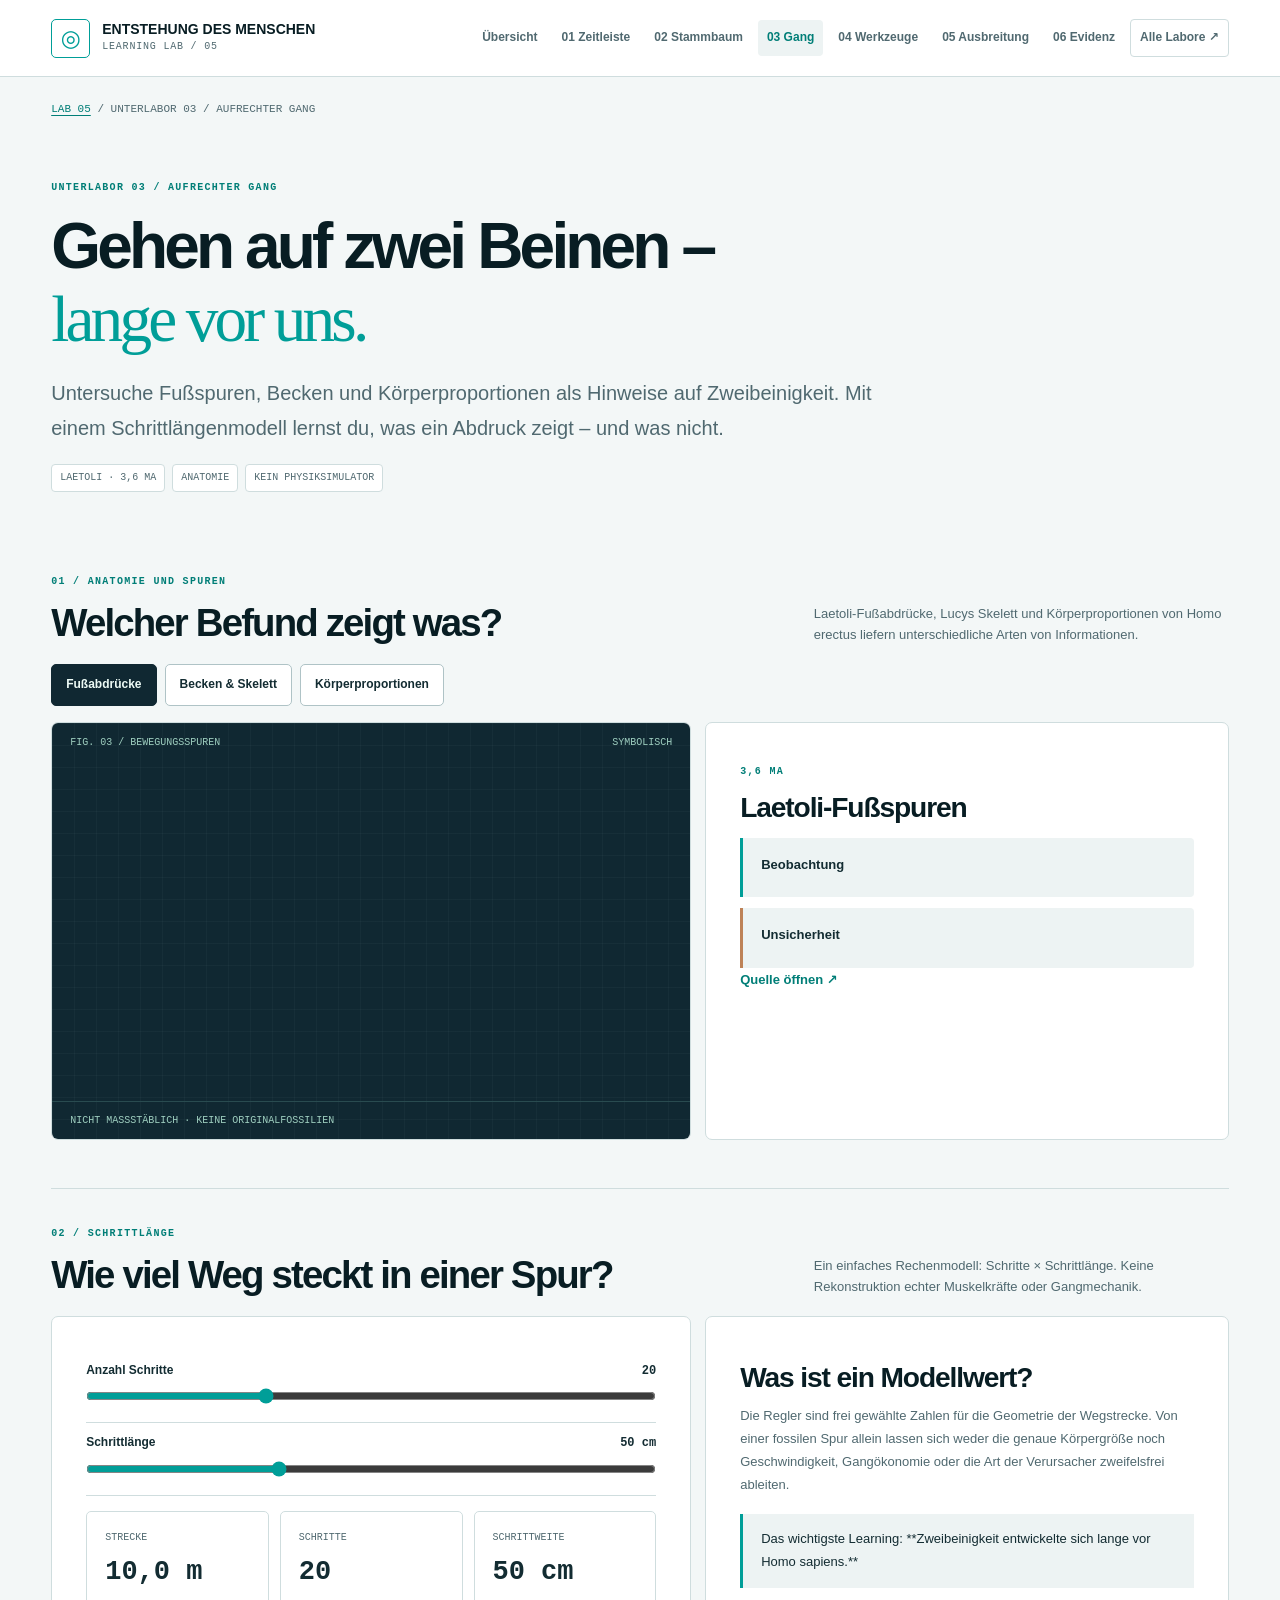
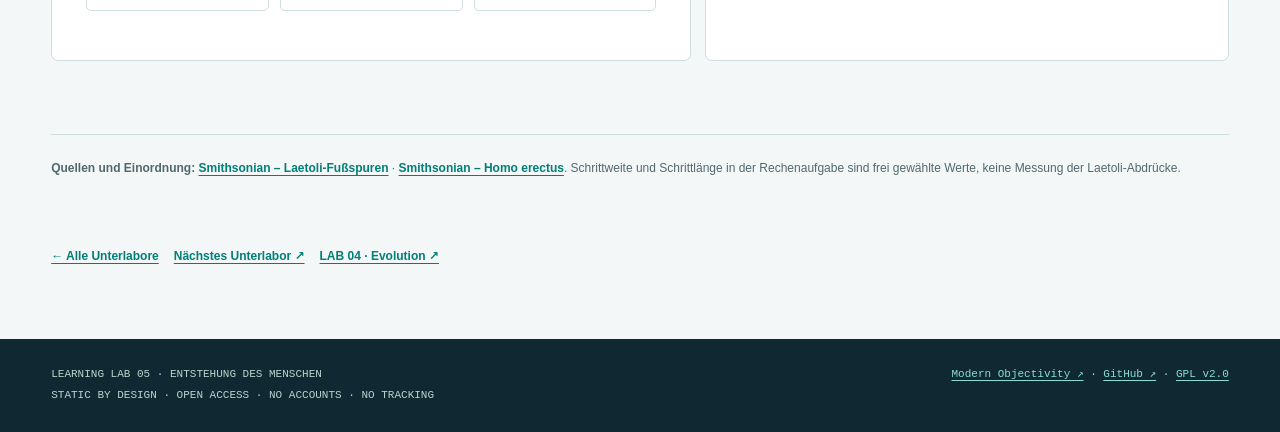
==== 03_aufrechter_gang.html @ fcfe56bf "feat: establish six interactive human origins learning stages and portal" ====
<!doctype html><html lang="de"><head><meta charset="utf-8"><meta name="viewport" content="width=device-width,initial-scale=1"><meta name="theme-color" content="#f3f7f7"><meta name="description" content="Untersuche Fußspuren, Becken und Körperproportionen als Hinweise auf Zweibeinigkeit. Mit einem Schrittlängenmodell lernst du, was ein Abdruck zeigt – und was nicht."><title>Aufrechter Gang – LAB 05 · Entstehung des Menschen</title><link rel="stylesheet" href="modern-objectivity.css"><link rel="stylesheet" href="human.css"><script defer src="human-labs.js"></script></head>
<body data-module="03"><a class="ho-skip" href="#main">Zum Inhalt springen</a><header class="ho-header"><div class="ho-wrap ho-header-inner"><a class="ho-brand" href="index.html"><span aria-hidden="true">◎</span><span><strong>ENTSTEHUNG DES MENSCHEN</strong><small>LEARNING LAB / 05</small></span></a><nav class="ho-nav" aria-label="Labor-Navigation"><a href="index.html">Übersicht</a><a href="01_zeitleiste.html">01 Zeitleiste</a><a href="02_stammbaum.html">02 Stammbaum</a><a href="03_aufrechter_gang.html" aria-current="page">03 Gang</a><a href="04_werkzeuge.html">04 Werkzeuge</a><a href="05_ausbreitung.html">05 Ausbreitung</a><a href="06_evidenz.html">06 Evidenz</a><a class="ho-home" href="https://philippklinz.github.io/learning-labs/">Alle Labore ↗</a></nav></div></header><main id="main" class="ho-wrap"><div class="ho-crumb"><a href="index.html">LAB 05</a> / UNTERLABOR 03 / AUFRECHTER GANG</div><section class="ho-intro"><span class="ho-eye">UNTERLABOR 03 / AUFRECHTER GANG</span><h1>Gehen auf zwei Beinen –<br><em>lange vor uns.</em></h1><p>Untersuche Fußspuren, Becken und Körperproportionen als Hinweise auf Zweibeinigkeit. Mit einem Schrittlängenmodell lernst du, was ein Abdruck zeigt – und was nicht.</p><div class="ho-tags"><span>LAETOLI · 3,6 MA</span><span>ANATOMIE</span><span>KEIN PHYSIKSIMULATOR</span></div></section><section class="ho-lab-section"><div class="ho-lab-head"><div><span class="ho-eye">01 / ANATOMIE UND SPUREN</span><h2>Welcher Befund zeigt was?</h2></div><p>Laetoli-Fußabdrücke, Lucys Skelett und Körperproportionen von Homo erectus liefern unterschiedliche Arten von Informationen.</p></div><div class="ho-buttons" id="walk-tabs" role="group" aria-label="Befund auswählen"><button type="button" class="ho-button" data-walk="laetoli" aria-pressed="true">Fußabdrücke</button><button type="button" class="ho-button" data-walk="lucy" aria-pressed="false">Becken & Skelett</button><button type="button" class="ho-button" data-walk="erectus" aria-pressed="false">Körperproportionen</button></div>
<div class="ho-grid"><div class="ho-pane"><div class="ho-dark"><div class="ho-dark-head"><span>FIG. 03 / BEWEGUNGSSPUREN</span><span>SYMBOLISCH</span></div><svg id="walk-art" viewBox="0 0 640 340" role="img" aria-label="Schematische Darstellung eines anatomischen Belegs für Zweibeinigkeit"></svg><div class="ho-dark-foot">NICHT MASSSTÄBLICH · KEINE ORIGINALFOSSILIEN</div></div></div><div class="ho-pane"><div class="ho-pad"><span class="ho-eye" id="walk-date">3,6 MA</span><h3 id="walk-name">Laetoli-Fußspuren</h3><p id="walk-text"></p><div class="ho-info"><strong>Beobachtung</strong><p id="walk-fact"></p></div><div class="ho-info warning" style="margin-top:11px"><strong>Unsicherheit</strong><p id="walk-limit"></p></div><p class="ho-source-link"><a id="walk-source" target="_blank" rel="noopener noreferrer">Quelle öffnen ↗</a></p></div></div></div></section>
<section class="ho-lab-section"><div class="ho-lab-head"><div><span class="ho-eye">02 / SCHRITTLÄNGE</span><h2>Wie viel Weg steckt in einer Spur?</h2></div><p>Ein einfaches Rechenmodell: Schritte × Schrittlänge. Keine Rekonstruktion echter Muskelkräfte oder Gangmechanik.</p></div>
<div class="ho-grid"><div class="ho-pane"><div class="ho-pad"><div class="ho-control"><label for="walk-steps">Anzahl Schritte <strong id="walk-steps-val">20</strong></label><input type="range" id="walk-steps" min="2" max="60" step="1" value="20"></div><div class="ho-control"><label for="walk-length">Schrittlänge <strong id="walk-length-val">50 cm</strong></label><input type="range" id="walk-length" min="20" max="110" step="5" value="50"></div><div class="ho-metrics"><div class="ho-metric"><small>STRECKE</small><strong id="walk-distance">10,0 m</strong></div><div class="ho-metric"><small>SCHRITTE</small><strong id="walk-number">20</strong></div><div class="ho-metric"><small>SCHRITTWEITE</small><strong id="walk-cm">50 cm</strong></div></div></div></div><div class="ho-pane"><div class="ho-pad"><h3>Was ist ein Modellwert?</h3><p>Die Regler sind frei gewählte Zahlen für die Geometrie der Wegstrecke. Von einer fossilen Spur allein lassen sich weder die genaue Körpergröße noch Geschwindigkeit, Gangökonomie oder die Art der Verursacher zweifelsfrei ableiten.</p><div class="ho-tip">Das wichtigste Learning: **Zweibeinigkeit entwickelte sich lange vor Homo sapiens.**</div></div></div></div></section><section class="ho-scientific" aria-label="Quellen und Modellgrenzen"><strong>Quellen und Einordnung:</strong> <a href="https://humanorigins.si.edu/evidence/behavior/footprints/laetoli-footprint-trails" target="_blank" rel="noopener noreferrer">Smithsonian – Laetoli-Fußspuren</a> · <a href="https://humanorigins.si.edu/evidence/human-fossils/species/homo-erectus" target="_blank" rel="noopener noreferrer">Smithsonian – Homo erectus</a>. Schrittweite und Schrittlänge in der Rechenaufgabe sind frei gewählte Werte, keine Messung der Laetoli-Abdrücke.</section><nav class="ho-bottom-nav" aria-label="Weiterführende Labore"><a href="index.html">← Alle Unterlabore</a><a href="04_werkzeuge.html">Nächstes Unterlabor ↗</a><a href="https://philippklinz.github.io/lab-evolution/">LAB 04 · Evolution ↗</a></nav></main><footer class="ho-footer"><div class="ho-wrap ho-footer-inner"><span>LEARNING LAB 05 · ENTSTEHUNG DES MENSCHEN<br>STATIC BY DESIGN · OPEN ACCESS · NO ACCOUNTS · NO TRACKING</span><span><a href="https://philippklinz.github.io/modern-objectivity-style/">Modern Objectivity ↗</a> · <a href="https://github.com/philippklinz/lab-human-origins">GitHub ↗</a> · <a href="LICENSE">GPL v2.0</a></span></div></footer></body></html>
---- modern-objectivity.css ----
/*
Modern Objectivity — Laboratory Style Kit v0.1
GPL-2.0-only • practical reference implementation, not a universal brand.
Semantic tokens are intentionally overridable for each laboratory stage.
*/
:root {
  color-scheme: light;
  --mo-font: "Liberation Sans", "DejaVu Sans", Arial, sans-serif;
  --mo-mono: "Liberation Mono", "DejaVu Sans Mono", Consolas, monospace;
  --mo-serif: "Liberation Serif", Georgia, serif;
  --mo-bg: #f3f7f7;
  --mo-surface: #ffffff;
  --mo-surface-2: #edf3f3;
  --mo-surface-3: #e3eded;
  --mo-text: #132c32;
  --mo-text-strong: #081d23;
  --mo-muted: #506970;
  --mo-border: #cfddde;
  --mo-border-strong: #afc3c6;
  --mo-accent: #007e77;
  --mo-accent-active: #00625f;
  --mo-accent-light: #d9f5ef;
  --mo-accent-glow: #13d4b8;
  --mo-focus: #0b9fbe;
  --mo-danger: #b83d42;
  --mo-danger-bg: #fff0f0;
  --mo-warning: #986213;
  --mo-warning-bg: #fff4dd;
  --mo-ok: #147b58;
  --mo-ok-bg: #e1f6eb;
  --mo-info: #285f9c;
  --mo-info-bg: #e9f3fc;
  --mo-rail: #0b1d23;
  --mo-rail-text: #e0f2f2;
  --mo-rail-muted: #94b0b5;
  --mo-shadow: 0 14px 40px rgba(12, 45, 50, .07);
  --mo-radius: 9px;
  --mo-radius-sm: 5px;
  --mo-space-1: 4px;
  --mo-space-2: 8px;
  --mo-space-3: 12px;
  --mo-space-4: 16px;
  --mo-space-5: 20px;
  --mo-space-6: 24px;
  --mo-space-8: 32px;
  --mo-space-10: 40px;
  --mo-space-12: 48px;
  --mo-page-width: 1280px;
}
[data-theme="dark"] {
  color-scheme: dark;
  --mo-bg: #08191e;
  --mo-surface: #10272d;
  --mo-surface-2: #162f35;
  --mo-surface-3: #1e3a42;
  --mo-text: #d7e8e9;
  --mo-text-strong: #f4fbfa;
  --mo-muted: #a2bac0;
  --mo-border: #2a4a52;
  --mo-border-strong: #41616b;
  --mo-accent: #49d9c6;
  --mo-accent-active: #82eee0;
  --mo-accent-light: #16443f;
  --mo-accent-glow: #5ef6dd;
  --mo-focus: #81d8ff;
  --mo-danger: #ff949b;
  --mo-danger-bg: #3c252a;
  --mo-warning: #f5ca75;
  --mo-warning-bg: #3c321f;
  --mo-ok: #7ee6b8;
  --mo-ok-bg: #173d34;
  --mo-info: #9ccaff;
  --mo-info-bg: #20354d;
  --mo-shadow: 0 16px 44px rgba(0, 0, 0, .18);
}
*, *::before, *::after { box-sizing: border-box; }
html { scroll-behavior: smooth; scroll-padding-top: 24px; }
body { margin: 0; background: var(--mo-bg); color: var(--mo-text); font: 400 15px/1.62 var(--mo-font); -webkit-font-smoothing: antialiased; }
button, input, textarea, select { font: inherit; }
button { cursor: pointer; }
a { color: var(--mo-accent); text-underline-offset: 3px; }
a:hover { color: var(--mo-accent-active); }
:focus-visible { outline: 3px solid var(--mo-focus) !important; outline-offset: 3px; }
::selection { background: var(--mo-accent); color: #fff; }
h1,h2,h3,h4,p,figure { margin-top: 0; }
h1,h2,h3,h4 { color: var(--mo-text-strong); line-height: 1.18; letter-spacing: -.028em; }
h1 { font-size: clamp(2.4rem, 5vw, 4.8rem); font-weight: 650; }
h2 { font-size: clamp(1.6rem, 2.5vw, 2.6rem); font-weight: 650; }
h3 { font-size: 1.12rem; letter-spacing: -.015em; }
p { max-width: 75ch; }
small, .mo-small { font-size: .81rem; }
.mo-mono, code, pre, kbd { font-family: var(--mo-mono); font-variant-numeric: tabular-nums; }
code { font-size: .89em; }
.mo-tabular { font-variant-numeric: tabular-nums; font-feature-settings: "tnum"; }
.mo-muted { color: var(--mo-muted); }
.mo-eyebrow, .mo-kicker { display:block; font: 700 11px/1.5 var(--mo-mono); text-transform: uppercase; letter-spacing: .13em; color: var(--mo-accent); }
.mo-kicker { margin-bottom: 12px; }
.mo-lead { font-size: clamp(1.05rem, 1.6vw, 1.3rem); line-height: 1.65; color: var(--mo-muted); max-width: 69ch; }
.mo-strong { font-weight: 700; }
.mo-rule { border: 0; border-top: 1px solid var(--mo-border); margin: 28px 0; }
.mo-sr-only { position: absolute!important; width:1px!important; height:1px!important; overflow:hidden!important; clip:rect(0,0,0,0)!important; white-space:nowrap!important; }

/* Shell / page */
.mo-shell { display:grid; grid-template-columns: 254px minmax(0,1fr); min-height:100vh; }
.mo-sidebar { background: var(--mo-rail); color: var(--mo-rail-text); padding: 28px 18px; min-width:0; position:sticky; top:0; height:100vh; overflow-y:auto; display:flex; flex-direction:column; gap:28px; }
.mo-brand { display:flex; align-items:center; gap:12px; text-decoration:none; color:var(--mo-rail-text); line-height:1.2; font-weight:700; letter-spacing:.01em; font-size:14px; }
.mo-brand:hover { color:var(--mo-rail-text); }
.mo-brand-mark { width:35px; height:35px; flex:none; display:grid; place-items:center; color:#71eedb; background:linear-gradient(135deg,#123f40,#0b232a); border:1px solid #39746f; border-radius:8px; font:700 18px var(--mo-mono); }
.mo-brand small { display:block; margin-top:3px; color:var(--mo-rail-muted); font:400 10px var(--mo-mono); letter-spacing:.08em; text-transform:uppercase; }
.mo-nav-group { margin-bottom:17px; }
.mo-nav-title { font:700 10px/1.5 var(--mo-mono); color:#7ca5a8; text-transform:uppercase; letter-spacing:.15em; padding:0 12px; margin-bottom:7px; }
.mo-nav { display:grid; gap:3px; }
.mo-nav a { display:flex; align-items:center; justify-content:space-between; gap:8px; padding:9px 12px; border-radius:6px; color:var(--mo-rail-muted); text-decoration:none; font-size:13px; transition:background .15s,color .15s; }
.mo-nav a:hover,.mo-nav a[aria-current="page"],.mo-nav a.is-active { color:#f0ffff; background:#18363c; }
.mo-nav a[aria-current="page"]::after,.mo-nav a.is-active::after { content:""; width:5px; height:5px; border-radius:50%; background:#5ae6ce; }
.mo-sidebar-foot { margin-top:auto; padding:15px 12px 0; border-top:1px solid #2d4b50; color:var(--mo-rail-muted); font:11px/1.6 var(--mo-mono); }
.mo-main { min-width:0; }
.mo-topbar { display:flex; justify-content:space-between; align-items:center; gap:16px; min-height:68px; border-bottom:1px solid var(--mo-border); padding:14px clamp(22px,4vw,56px); background:var(--mo-surface); }
.mo-topbar-path { font:12px var(--mo-mono); color:var(--mo-muted); word-break:break-word; }
.mo-topbar-path strong { color:var(--mo-text-strong); font-weight:700; }
.mo-topbar-actions { display:flex; gap:9px; align-items:center; flex-wrap:wrap; }
.mo-content { width:min(100%, var(--mo-page-width)); margin:0 auto; padding:38px clamp(20px,4vw,56px) 90px; }
.mo-section { padding-top:46px; padding-bottom:46px; border-bottom:1px solid var(--mo-border); }
.mo-section-head { display:flex; justify-content:space-between; align-items:end; gap:22px; margin-bottom:25px; }
.mo-section-head h2 { margin:0 0 7px; }
.mo-section-head p { margin:0; color:var(--mo-muted); }
.mo-hero { position:relative; isolation:isolate; overflow:hidden; background:#0b2229; border-radius:14px; padding:clamp(30px,6vw,74px); color:#e5f6f4; min-height:385px; display:flex; flex-direction:column; justify-content:center; margin-bottom:12px; }
.mo-hero::before { content:""; position:absolute; inset:0; z-index:-2; background-image:linear-gradient(rgba(111,199,192,.06) 1px,transparent 1px),linear-gradient(90deg,rgba(111,199,192,.06) 1px,transparent 1px); background-size:32px 32px; mask-image:linear-gradient(to left,black,transparent 80%); }
.mo-hero::after { content:""; position:absolute; right:-110px; top:-125px; width:490px; aspect-ratio:1; z-index:-1; background:radial-gradient(circle at 45% 45%,transparent 18%,rgba(48,235,199,.46) 18.3%,transparent 18.8%,transparent 31%,rgba(48,235,199,.24) 31.3%,transparent 31.8%,transparent 49%,rgba(48,235,199,.14) 49.3%,transparent 49.8%); transform:rotate(-18deg); }
.mo-hero h1 { color:#fff; max-width:720px; margin:18px 0 18px; letter-spacing:-.055em; }
.mo-hero p { color:#b1d3d5; font-size:18px; max-width:590px; }
.mo-hero .mo-eyebrow { color:#64e8d1; }
.mo-hero-actions { display:flex; gap:10px; flex-wrap:wrap; margin-top:17px; }

/* Layout */
.mo-grid { display:grid; gap:16px; }
.mo-grid-2 { grid-template-columns:repeat(2,minmax(0,1fr)); }
.mo-grid-3 { grid-template-columns:repeat(3,minmax(0,1fr)); }
.mo-grid-4 { grid-template-columns:repeat(4,minmax(0,1fr)); }
.mo-flex { display:flex; align-items:center; gap:12px; }
.mo-between { display:flex; align-items:center; justify-content:space-between; gap:12px; }
.mo-wrap { flex-wrap:wrap; }
.mo-stack { display:grid; gap:14px; }
.mo-panel, .mo-card { background:var(--mo-surface); border:1px solid var(--mo-border); border-radius:var(--mo-radius); }
.mo-panel { padding:24px; }
.mo-card { padding:22px; box-shadow:var(--mo-shadow); }
.mo-card-head { display:flex; justify-content:space-between; align-items:center; gap:12px; margin-bottom:15px; }
.mo-card-head h3 { margin:0; }
.mo-stat { display:flex; flex-direction:column; gap:5px; min-width:0; }
.mo-stat-value { font:650 clamp(1.6rem,2.6vw,2.4rem)/1.13 var(--mo-mono); color:var(--mo-text-strong); letter-spacing:-.055em; }
.mo-stat-label { font-size:12px; color:var(--mo-muted); }
.mo-stat-foot { font:11px var(--mo-mono); color:var(--mo-accent); margin-top:8px; }

/* Controls */
.mo-btn { display:inline-flex; align-items:center; justify-content:center; gap:8px; appearance:none; padding:10px 15px; min-height:39px; color:var(--mo-text); background:var(--mo-surface); border:1px solid var(--mo-border-strong); border-radius:var(--mo-radius-sm); font:700 12px/1.3 var(--mo-font); text-decoration:none; transition:background .13s,border-color .13s,transform .13s; white-space:nowrap; }
.mo-btn:hover { background:var(--mo-surface-2); color:var(--mo-text-strong); border-color:var(--mo-accent); }
.mo-btn:active { transform:translateY(1px); }
.mo-btn:disabled { opacity:.48; cursor:not-allowed; transform:none; }
.mo-btn-primary { color:#fff; background:#007e77; border-color:#007e77; }
.mo-btn-primary:hover { color:#fff; background:#00635e; border-color:#00635e; }
.mo-btn-quiet { background:transparent; border-color:transparent; }
.mo-btn-quiet:hover { background:var(--mo-surface-2); }
.mo-btn-danger { color:var(--mo-danger); border-color:var(--mo-danger); }
.mo-btn-sm { min-height:32px; padding:7px 11px; font-size:11px; }
.mo-btn-lg { min-height:47px; padding:12px 21px; }
.mo-btn-on-dark { background:#1a494a; color:#e9fffc; border-color:#3d817b; }
.mo-btn-on-dark:hover { background:#23605f; border-color:#69d7ca; color:#fff; }
.mo-field { display:grid; gap:7px; min-width:0; }
.mo-field-label { font-size:12px; font-weight:700; color:var(--mo-text-strong); }
.mo-field-help { font-size:11px; color:var(--mo-muted); }
.mo-input,.mo-select,.mo-textarea { width:100%; min-height:41px; border:1px solid var(--mo-border-strong); border-radius:var(--mo-radius-sm); background:var(--mo-surface); color:var(--mo-text-strong); padding:9px 11px; outline:none; }
.mo-input::placeholder,.mo-textarea::placeholder { color:var(--mo-muted); opacity:.85; }
.mo-input:focus,.mo-select:focus,.mo-textarea:focus { border-color:var(--mo-accent); box-shadow:0 0 0 3px var(--mo-accent-light); }
.mo-input:disabled,.mo-select:disabled { opacity:.55; }
.mo-input[aria-invalid="true"] { border-color:var(--mo-danger); }
.mo-textarea { min-height:106px; resize:vertical; }
.mo-check { display:inline-flex; align-items:center; gap:9px; color:var(--mo-text); font-size:13px; cursor:pointer; }
.mo-check input { accent-color:var(--mo-accent); width:17px; height:17px; }
.mo-range { width:100%; accent-color:var(--mo-accent); cursor:pointer; }
.mo-switch { display:inline-flex; align-items:center; gap:10px; font-size:12px; cursor:pointer; }
.mo-switch input { appearance:none; width:38px; height:22px; border-radius:30px; border:1px solid var(--mo-border-strong); background:var(--mo-surface-3); position:relative; transition:background .15s; }
.mo-switch input::after { content:""; width:16px; height:16px; top:2px; left:2px; border-radius:50%; position:absolute; background:var(--mo-muted); transition:transform .15s, background .15s; }
.mo-switch input:checked { background:var(--mo-accent); border-color:var(--mo-accent); }
.mo-switch input:checked::after { transform:translateX(16px); background:#fff; }
.mo-switch input:focus-visible { outline:3px solid var(--mo-focus); outline-offset:2px; }

/* Status, notes, progress */
.mo-badge { display:inline-flex; gap:7px; align-items:center; min-height:23px; padding:2px 8px; font:700 10px/1.4 var(--mo-mono); text-transform:uppercase; letter-spacing:.045em; border:1px solid var(--mo-border); border-radius:4px; color:var(--mo-muted); background:var(--mo-surface-2); }
.mo-badge::before { content:""; width:6px; height:6px; border-radius:50%; background:currentColor; }
.mo-badge-success { color:var(--mo-ok); border-color:color-mix(in srgb,var(--mo-ok) 25%,var(--mo-border)); background:var(--mo-ok-bg); }
.mo-badge-warning { color:var(--mo-warning); border-color:color-mix(in srgb,var(--mo-warning) 25%,var(--mo-border)); background:var(--mo-warning-bg); }
.mo-badge-danger { color:var(--mo-danger); border-color:color-mix(in srgb,var(--mo-danger) 25%,var(--mo-border)); background:var(--mo-danger-bg); }
.mo-badge-info { color:var(--mo-info); border-color:color-mix(in srgb,var(--mo-info) 25%,var(--mo-border)); background:var(--mo-info-bg); }
.mo-note { display:flex; align-items:flex-start; gap:13px; padding:14px 16px; border-left:3px solid var(--mo-accent); background:var(--mo-accent-light); color:var(--mo-text); border-radius:0 var(--mo-radius-sm) var(--mo-radius-sm) 0; font-size:13px; }
.mo-note-warning { border-color:var(--mo-warning); background:var(--mo-warning-bg); }
.mo-note-danger { border-color:var(--mo-danger); background:var(--mo-danger-bg); }
.mo-progress { height:6px; width:100%; overflow:hidden; border-radius:10px; background:var(--mo-surface-3); }
.mo-progress > span { display:block; height:100%; border-radius:10px; background:var(--mo-accent); transition:width .25s ease; }
.mo-meter { display:grid; gap:8px; }
.mo-meter-label { display:flex; justify-content:space-between; font:11px var(--mo-mono); gap:8px; color:var(--mo-muted); }
.mo-meter-label strong { color:var(--mo-text-strong); }

/* Tabs */
.mo-tabs { display:flex; gap:4px; flex-wrap:wrap; border-bottom:1px solid var(--mo-border); margin-bottom:19px; }
.mo-tab { appearance:none; background:transparent; border:0; border-bottom:2px solid transparent; color:var(--mo-muted); padding:10px 15px 12px; margin-bottom:-1px; font:700 12px var(--mo-font); }
.mo-tab[aria-selected="true"] { color:var(--mo-accent); border-bottom-color:var(--mo-accent); }
.mo-tab:hover { color:var(--mo-text-strong); background:var(--mo-surface-2); }
[role="tabpanel"][hidden] { display:none!important; }

/* Tables and data */
.mo-table-wrap { width:100%; overflow-x:auto; border:1px solid var(--mo-border); border-radius:var(--mo-radius); background:var(--mo-surface); }
.mo-table { border-collapse:collapse; width:100%; min-width:550px; font-size:12px; font-variant-numeric:tabular-nums; }
.mo-table th { text-align:left; font:700 10px/1.4 var(--mo-mono); color:var(--mo-muted); text-transform:uppercase; letter-spacing:.06em; background:var(--mo-surface-2); padding:13px 15px; border-bottom:1px solid var(--mo-border); white-space:nowrap; }
.mo-table td { padding:13px 15px; border-bottom:1px solid var(--mo-border); vertical-align:middle; color:var(--mo-text); }
.mo-table tbody tr:last-child td { border-bottom:0; }
.mo-table tbody tr:hover { background:var(--mo-surface-2); }
.mo-table td.mo-num, .mo-table th.mo-num { text-align:right; font-family:var(--mo-mono); }
.mo-table td strong { color:var(--mo-text-strong); }
.mo-table-muted { color:var(--mo-muted); }
.mo-positive { color:var(--mo-ok); }
.mo-negative { color:var(--mo-danger); }

/* Visual media */
.mo-chart { position:relative; min-height:180px; width:100%; border:1px solid var(--mo-border); border-radius:var(--mo-radius); overflow:hidden; background:var(--mo-surface); }
.mo-chart svg { display:block; width:100%; height:auto; }
.mo-chart-grid { stroke:var(--mo-border); stroke-width:1; }
.mo-chart-line { stroke:var(--mo-accent); stroke-width:2.4; fill:none; vector-effect:non-scaling-stroke; }
.mo-chart-area { fill:var(--mo-accent); fill-opacity:.10; }
.mo-chart-label { fill:var(--mo-muted); font:10px var(--mo-mono); }
.mo-code { border:1px solid var(--mo-border); background:var(--mo-surface-2); border-radius:var(--mo-radius); overflow:auto; padding:20px; font:12px/1.7 var(--mo-mono); color:var(--mo-text); white-space:pre; tab-size:2; }
.mo-swatch { overflow:hidden; border:1px solid var(--mo-border); border-radius:var(--mo-radius); background:var(--mo-surface); }
.mo-swatch-fill { height:81px; }
.mo-swatch-caption { padding:11px 12px; display:grid; gap:3px; }
.mo-swatch-caption strong { font-size:12px; }
.mo-swatch-caption code { font-size:11px; color:var(--mo-muted); }
.mo-steps { list-style:none; padding:0; margin:0; display:grid; gap:9px; }
.mo-steps li { display:flex; align-items:flex-start; gap:14px; font-size:13px; }
.mo-steps li span:first-child { width:30px; height:30px; background:var(--mo-accent-light); color:var(--mo-accent); font:700 11px var(--mo-mono); display:grid; place-items:center; border-radius:5px; flex:none; }
.mo-toast { position:fixed; z-index:100; right:25px; bottom:25px; border:1px solid var(--mo-border-strong); border-left:4px solid var(--mo-accent); border-radius:6px; background:var(--mo-surface); color:var(--mo-text-strong); box-shadow:var(--mo-shadow); padding:15px 19px; max-width:min(360px,calc(100vw - 30px)); font-size:13px; }
.mo-toast[hidden] { display:none; }
.mo-placeholder { border:1px dashed var(--mo-border-strong); border-radius:var(--mo-radius); padding:25px; text-align:center; color:var(--mo-muted); }
.mo-tag { font:700 10px var(--mo-mono); padding:4px 7px; border-radius:4px; background:var(--mo-surface-2); border:1px solid var(--mo-border); color:var(--mo-muted); }
.mo-mark { color:var(--mo-accent); }

/* Responsive */
@media (max-width:1100px) { .mo-grid-4 {grid-template-columns:repeat(2,minmax(0,1fr))} }
@media (max-width:900px) {
  .mo-shell { display:block; }
  .mo-sidebar { position:relative; height:auto; padding:14px 18px; gap:12px; }
  .mo-sidebar nav { display:flex; gap:12px; overflow:auto; scrollbar-width:thin; }
  .mo-nav-group { margin:0; flex:none; }
  .mo-nav-title,.mo-sidebar-foot { display:none; }
  .mo-nav { display:flex; }
  .mo-nav a {white-space:nowrap; padding:7px 10px}
  .mo-topbar {padding:14px 20px}
  .mo-content {padding:24px 18px 70px}
  .mo-section {padding:34px 0}
}
@media (max-width:640px) {
  .mo-grid-2,.mo-grid-3,.mo-grid-4 {grid-template-columns:1fr}
  .mo-section-head {display:block}
  .mo-section-head > :last-child {margin-top:13px}
  .mo-topbar {align-items:start;flex-wrap:wrap}
  .mo-panel,.mo-card {padding:17px}
  .mo-hero {min-height:360px; padding:28px 22px}
  .mo-hero::after {right:-220px}
  .mo-stat-value {font-size:2rem}
}
@media (prefers-reduced-motion:reduce) {
  html {scroll-behavior:auto}
  *,*::before,*::after { animation-duration:.01ms!important; animation-iteration-count:1!important; transition-duration:.01ms!important; }
}
---- human.css ----
/* LAB 05 — Entstehung des Menschen / Modern Objectivity extension, no external runtime. */
:root{--ho-dark:#102832;--ho-signal:#009e98;--ho-line:var(--mo-border);--ho-muted:var(--mo-muted)}
*{box-sizing:border-box}
body{min-width:320px;background:var(--mo-bg);margin:0;color:var(--mo-text);font-family:var(--mo-font);line-height:1.65}
a{color:var(--mo-accent)}
.ho-wrap{width:100%;max-width:1380px;min-width:0;margin:0 auto;padding-left:clamp(18px,4vw,60px);padding-right:clamp(18px,4vw,60px)}
.ho-wrap>*{min-width:0}
.ho-header{background:var(--mo-surface);border-bottom:1px solid var(--ho-line)}
.ho-header-inner{display:flex;align-items:center;justify-content:space-between;flex-wrap:wrap;min-height:76px;gap:14px;padding-top:13px;padding-bottom:13px}
.ho-brand{display:flex;gap:12px;align-items:center;color:var(--mo-text-strong);text-decoration:none}
.ho-brand span:first-child{height:39px;width:39px;flex:none;border:1px solid var(--ho-signal);border-radius:5px;display:grid;place-items:center;color:var(--ho-signal);font-size:23px}
.ho-brand strong{display:block;font-size:14px;line-height:1.2}
.ho-brand small{display:block;font:10px/1.7 var(--mo-mono);letter-spacing:.08em;color:var(--ho-muted)}
.ho-nav{display:flex;flex-wrap:wrap;gap:2px 6px;align-items:center;min-width:0}
.ho-nav a{padding:8px 9px;border-radius:4px;text-decoration:none;font-size:12px;font-weight:650;color:var(--ho-muted);white-space:nowrap}
.ho-nav a:hover,.ho-nav a[aria-current=page]{background:var(--mo-surface-2);color:var(--mo-accent)}
.ho-nav .ho-home{border:1px solid var(--ho-line)}
.ho-skip{position:absolute;left:10px;top:-100px;background:white;z-index:10;padding:12px}
.ho-skip:focus{top:10px}
.ho-crumb{padding-top:23px;font:11px/1.7 var(--mo-mono);color:var(--ho-muted)}
.ho-eye{font:700 10px/1.6 var(--mo-mono);letter-spacing:.13em;text-transform:uppercase;color:var(--mo-accent)}
.ho-hero{display:grid;grid-template-columns:minmax(0,1fr) minmax(0,.75fr);gap:clamp(22px,4vw,80px);align-items:center;padding-top:58px;padding-bottom:64px}
.ho-hero h1{font-size:clamp(48px,6vw,86px);letter-spacing:-.065em;line-height:1.04;margin:16px 0 24px}
.ho-hero h1 em,.ho-intro h1 em{font:400 1.02em var(--mo-serif);color:var(--ho-signal)}
.ho-hero p,.ho-intro p{font-size:clamp(16px,1.6vw,20px);line-height:1.75;color:var(--ho-muted);max-width:75ch}
.ho-actions{display:flex;gap:10px;flex-wrap:wrap;margin:27px 0 0}
.ho-button,.ho-action{display:inline-flex;align-items:center;justify-content:center;gap:7px;background:var(--mo-surface);border:1px solid var(--mo-border-strong);color:var(--mo-text);text-decoration:none;padding:10px 14px;border-radius:5px;font:700 12px/1.4 var(--mo-font);min-height:42px;cursor:pointer}
.ho-button:hover,.ho-action:hover{border-color:var(--ho-signal)}
.ho-button[aria-pressed=true]{background:var(--ho-dark);color:#ecfaf5;border-color:var(--ho-dark)}
.ho-button.primary,.ho-action.primary{background:#007e77;color:white;border-color:#007e77}
.ho-button:disabled{opacity:.5;cursor:default}
.ho-button:focus-visible,.ho-action:focus-visible{outline:3px solid var(--mo-focus);outline-offset:2px}
.ho-hero-graphic{min-width:0;background:var(--ho-dark);border-radius:9px;overflow:hidden}
.ho-hero-graphic svg{width:100%;height:auto;display:block}
.ho-hero-graphic figcaption{font:10px var(--mo-mono);color:#a8d5c8;padding:14px 19px;background:#0b2129}
.ho-tags{display:flex;flex-wrap:wrap;gap:7px;margin:18px 0}
.ho-tags span{font:10px/1.6 var(--mo-mono);color:var(--ho-muted);border:1px solid var(--ho-line);border-radius:4px;padding:5px 8px;background:var(--mo-surface)}
.ho-section{padding-top:55px;padding-bottom:60px}
.ho-section.alt{background:var(--mo-surface-2);border-top:1px solid var(--ho-line)}
.ho-section-heading{display:flex;justify-content:space-between;align-items:end;flex-wrap:wrap;gap:20px;margin-bottom:26px}
.ho-section-heading h2{font-size:clamp(30px,3.6vw,47px);letter-spacing:-.05em;margin:10px 0 0}
.ho-section-heading p{max-width:410px;font-size:13px;color:var(--ho-muted);margin:0}
.ho-card-grid{display:grid;grid-template-columns:repeat(3,minmax(0,1fr));gap:15px}
.ho-card{min-width:0;display:flex;flex-direction:column;border:1px solid var(--ho-line);background:var(--mo-surface);border-radius:7px;overflow:hidden}
.ho-card-art{height:125px;background:var(--ho-dark);display:grid;place-items:center;position:relative;overflow:hidden}
.ho-card-art:before,.ho-dark:before{content:"";position:absolute;inset:0;background-image:linear-gradient(#b5d7cd0a 1px,transparent 1px),linear-gradient(90deg,#b5d7cd0a 1px,transparent 1px);background-size:22px 22px;pointer-events:none}
.ho-card-art svg{height:104px;width:75%;max-width:250px;position:relative}
.ho-card-body{padding:23px;flex:1}
.ho-card-body h3{font-size:23px;letter-spacing:-.04em;margin:9px 0 11px}
.ho-card-body p{font-size:13px;color:var(--ho-muted);line-height:1.78;margin:0}
.ho-card-foot{display:flex;justify-content:space-between;align-items:center;gap:9px;padding:14px 20px;border-top:1px solid var(--ho-line);font-size:12px;font-weight:700}
.ho-tag{font:10px var(--mo-mono);background:#e4f4ec;color:#217659;border:1px solid #b8dccc;border-radius:3px;padding:4px 7px}
.ho-plain-grid{display:grid;grid-template-columns:repeat(3,minmax(0,1fr));gap:15px}
.ho-plain{padding:14px 0;border-top:1px solid var(--ho-line)}
.ho-plain strong{display:block;margin:10px 0;font-size:17px}
.ho-plain p{font-size:13px;color:var(--ho-muted);line-height:1.75}
.ho-intro{padding-top:54px;padding-bottom:27px}
.ho-intro h1{font-size:clamp(44px,5vw,73px);line-height:1.08;letter-spacing:-.06em;margin:15px 0 19px}
.ho-intro p{margin-bottom:12px}
.ho-lab-section{padding-top:30px;padding-bottom:48px}
.ho-lab-section+.ho-lab-section{border-top:1px solid var(--ho-line)}
.ho-lab-head{display:flex;justify-content:space-between;flex-wrap:wrap;align-items:end;gap:15px;margin-bottom:18px}
.ho-lab-head h2{font-size:clamp(27px,3vw,39px);letter-spacing:-.048em;margin:9px 0 0}
.ho-lab-head p{font-size:13px;max-width:415px;color:var(--ho-muted);margin:0}
.ho-grid{display:grid;grid-template-columns:minmax(0,1.1fr) minmax(0,.9fr);gap:14px}
.ho-grid>*,.ho-card-grid>*,.ho-metrics>*,.ho-plain-grid>*,.ho-choices>*{min-width:0;max-width:100%}
.ho-pane{border:1px solid var(--ho-line);border-radius:7px;background:var(--mo-surface);min-width:0;overflow:hidden}
.ho-pad{padding:clamp(20px,2.8vw,34px)}
.ho-pane h3{font-size:clamp(23px,2.2vw,30px);letter-spacing:-.04em;margin:10px 0}
.ho-pane p{font-size:13px;line-height:1.78;color:var(--ho-muted)}
.ho-dark{position:relative;background:var(--ho-dark);color:#cce5de;min-height:340px;overflow:hidden}
.ho-dark svg{display:block;width:100%;height:auto;position:relative;min-height:250px}
.ho-dark-head{position:relative;padding:14px 18px;font:10px var(--mo-mono);display:flex;justify-content:space-between;gap:10px;color:#9ecebf;flex-wrap:wrap}
.ho-dark-foot{position:relative;padding:13px 18px;font:10px var(--mo-mono);color:#9ecebf;border-top:1px solid #294b50}
.ho-chart{display:block;width:100%;height:auto;min-height:220px;background:var(--ho-dark)}
.ho-controls{display:grid;grid-template-columns:repeat(2,minmax(0,1fr));gap:10px 18px}
.ho-control{min-width:0;padding:10px 0;border-bottom:1px solid var(--ho-line)}
.ho-control label{display:flex;justify-content:space-between;gap:11px;align-items:baseline;font-size:12px;font-weight:700}
.ho-control strong{font:700 12px var(--mo-mono)}
.ho-control input[type=range]{display:block;width:100%;min-width:0;margin:8px 0;accent-color:var(--ho-signal)}
.ho-control input[type=number],.ho-control select{display:block;width:100%;min-width:0;padding:9px;background:var(--mo-surface);border:1px solid var(--mo-border-strong);border-radius:4px}
.ho-control small{font-size:11px;color:var(--ho-muted)}
.ho-buttons{display:flex;gap:8px;flex-wrap:wrap;margin:16px 0}
.ho-metrics{display:grid;grid-template-columns:repeat(3,minmax(0,1fr));gap:11px;margin:15px 0}
.ho-metric{border:1px solid var(--ho-line);border-radius:5px;padding:18px;background:var(--mo-surface)}
.ho-metric small{display:block;font:10px/1.6 var(--mo-mono);color:var(--ho-muted)}
.ho-metric strong{display:block;font:700 clamp(18px,2.4vw,27px)/1.45 var(--mo-mono);margin-top:7px;overflow-wrap:anywhere}
.ho-info{border-left:3px solid var(--ho-signal);background:var(--mo-surface-2);padding:16px 18px;font-size:13px;line-height:1.75;border-radius:0 4px 4px 0}
.ho-info strong{display:block;margin-bottom:5px}
.ho-info p{font-size:13px;line-height:1.75;margin:0;color:var(--ho-muted)}
.ho-info.warning{border-color:#be8257}
.ho-answer{display:grid;grid-template-columns:repeat(3,minmax(0,1fr));gap:9px;margin:16px 0}
.ho-answer button{padding:12px;border:1px solid var(--mo-border-strong);background:var(--mo-surface);border-radius:5px;text-align:left;min-height:68px;font-size:13px}
.ho-answer button.correct{background:#e0f5e8;border-color:#398366}
.ho-answer button.wrong{background:#f8e5dc;border-color:#b96d5e}
.ho-feedback{background:var(--mo-surface-2);border-left:3px solid var(--ho-signal);padding:13px 17px;font-size:13px;line-height:1.75;margin:13px 0}
.ho-feedback:empty{display:none}
.ho-progress{height:7px;background:var(--mo-border);border-radius:5px;overflow:hidden;margin:16px 0}
.ho-progress>div{height:100%;background:var(--ho-signal)}
.ho-field{display:grid;gap:7px;margin:16px 0}
.ho-field label{font-weight:700;font-size:13px}
.ho-field select{width:100%;min-width:0;background:var(--mo-surface);border:1px solid var(--mo-border-strong);padding:11px;border-radius:5px}
.ho-choices{display:grid;grid-template-columns:repeat(3,minmax(0,1fr));gap:9px;margin:17px 0}
.ho-choices button{padding:13px;border:1px solid var(--mo-border-strong);border-radius:5px;background:var(--mo-surface);text-align:left;font-size:13px}
.ho-choices button[aria-pressed=true]{background:#e2f2ed;border-color:var(--ho-signal)}
.ho-choices button:hover{border-color:var(--ho-signal)}
.ho-case{display:grid;grid-template-columns:minmax(0,1fr) minmax(0,1fr);gap:12px}
.ho-case>*{min-width:0}
.ho-case-card{background:var(--mo-surface);border:1px solid var(--ho-line);border-radius:5px;padding:22px}
.ho-case-card h3{font-size:21px;letter-spacing:-.03em;margin:8px 0}
.ho-case-card p{font-size:13px;color:var(--ho-muted);line-height:1.8}
.ho-case-card dt{font:700 10px var(--mo-mono);color:var(--mo-accent);margin-top:15px}
.ho-case-card dd{margin:5px 0 0;font-size:13px;line-height:1.75}
.ho-key{display:flex;gap:16px;flex-wrap:wrap;font:11px/1.7 var(--mo-mono);color:var(--ho-muted);margin:10px 0}
.ho-key b{display:inline-block;width:12px;height:9px;border-radius:2px;background:#009e98;margin-right:6px}
.ho-key .other{background:#d8a985}
.ho-table{width:100%;border-collapse:collapse;font-size:12px}
.ho-table th,.ho-table td{padding:11px;border-bottom:1px solid var(--ho-line);text-align:left}
.ho-table th{font:700 11px var(--mo-mono);color:var(--ho-muted)}
.ho-scientific{border-top:1px solid var(--ho-line);margin:25px 0;padding:22px 0;font-size:12px;line-height:1.85;color:var(--ho-muted)}
.ho-scientific a{font-weight:700}
.ho-bottom-nav{display:flex;flex-wrap:wrap;gap:15px;padding:20px 0 48px;font-size:12px;font-weight:700}
.ho-footer{background:var(--ho-dark);color:#b7d5ce;margin-top:25px}
.ho-footer-inner{display:flex;justify-content:space-between;flex-wrap:wrap;gap:18px;padding-top:25px;padding-bottom:27px;font:11px/1.85 var(--mo-mono)}
.ho-footer a{color:#8cddd0}
@media(max-width:1200px){.ho-header-inner .ho-nav{flex-basis:100%;width:100%}.ho-card-grid{grid-template-columns:repeat(2,minmax(0,1fr))}}
@media(max-width:900px){.ho-hero,.ho-grid{grid-template-columns:minmax(0,1fr)}.ho-hero-graphic{max-width:540px}.ho-plain-grid{grid-template-columns:repeat(2,minmax(0,1fr))}}
@media(max-width:680px){.ho-card-grid,.ho-metrics,.ho-plain-grid,.ho-choices,.ho-answer,.ho-case{grid-template-columns:minmax(0,1fr)}.ho-hero h1{font-size:52px}.ho-section{padding-top:40px;padding-bottom:45px}.ho-dark{min-height:250px}.ho-control{padding:12px 0}}
@media(max-width:430px){.ho-controls{grid-template-columns:minmax(0,1fr)}.ho-intro h1{font-size:43px}.ho-button{flex:1}}
@media(prefers-reduced-motion:reduce){html{scroll-behavior:auto}.ho-progress>div{transition:none}}

/* LAB 05 custom teaching layouts */
.ho-subnav{display:flex;flex-wrap:wrap;gap:8px;margin:13px 0 25px}
.ho-subnav a{font-size:12px;padding:8px 10px;border:1px solid var(--mo-border);border-radius:4px;text-decoration:none}
.ho-subnav a[aria-current=page]{background:#dff3eb;border-color:#53a48d;color:#155e56}
.ho-plot{min-width:0;width:100%;display:block;height:auto;max-height:520px}
.ho-list{display:grid;grid-template-columns:repeat(2,minmax(0,1fr));gap:10px;margin:12px 0}
.ho-list button{min-width:0;text-align:left;border:1px solid var(--mo-border);background:var(--mo-surface);border-radius:5px;padding:12px;color:var(--mo-text);font-size:13px;line-height:1.5}
.ho-list button[aria-pressed=true]{background:#e1f4ec;border-color:var(--mo-accent);color:#145b53}
.ho-list button:focus-visible{outline:3px solid var(--mo-focus)}
.ho-list button small{font-size:10px;color:var(--mo-muted);display:block;margin-top:3px}
.ho-model-svg{display:block;width:100%;height:auto;aspect-ratio:640/340;background:#102832}
.ho-mono{font-family:var(--mo-mono);font-variant-numeric:tabular-nums}
.ho-inspector{font-size:13px;line-height:1.78;color:var(--mo-muted)}
.ho-inspector strong{color:var(--mo-text)}
.ho-stack{display:grid;grid-template-columns:repeat(2,minmax(0,1fr));gap:12px}
.ho-stack>*{min-width:0}
.ho-legend{display:flex;gap:12px;flex-wrap:wrap;margin:8px 0;color:var(--mo-muted);font:11px var(--mo-mono)}
.ho-key{width:11px;height:11px;border-radius:2px;display:inline-block;margin-right:5px;background:#89d9c3}
.ho-key.amber{background:#efb87d}.ho-key.gray{background:#89a9b3}
.ho-tip{padding:14px 18px;border-left:3px solid #009e98;background:var(--mo-surface-2);font-size:13px;line-height:1.75;margin:18px 0}
.ho-choice{border:1px solid var(--mo-border);border-radius:5px;padding:14px;background:var(--mo-surface);min-width:0}
.ho-choice h3{font-size:17px;margin:8px 0}.ho-choice p{font-size:12px;line-height:1.7;color:var(--mo-muted);margin-bottom:0}
.ho-timeline-list{display:grid;gap:9px;max-height:320px;overflow-y:auto;padding:4px}
.ho-timeline-list button{width:100%;text-align:left;display:flex;gap:12px;justify-content:space-between;align-items:center;padding:11px;border:1px solid var(--mo-border);border-radius:4px;background:var(--mo-surface);font-size:12px}
.ho-timeline-list button[aria-pressed=true]{background:#e1f5ed;border-color:#009e98}
.ho-timeline-list button small{color:var(--mo-muted);font:11px var(--mo-mono)}
.ho-date{display:block;font:700 11px var(--mo-mono);letter-spacing:.08em;color:var(--mo-accent)}
.ho-info-grid{display:grid;grid-template-columns:repeat(3,minmax(0,1fr));gap:12px;margin:20px 0}
.ho-info-grid>*{min-width:0}
.ho-status{padding:5px 9px;border-radius:3px;background:#e4f4ec;color:#24745d;font:11px var(--mo-mono)}
.ho-range-bar{height:10px;border-radius:8px;background:#d5e7e4;overflow:hidden}
.ho-range-bar>span{height:100%;display:block;background:#009e98}
.ho-source-link{overflow-wrap:anywhere;font-size:12px}
.ho-source-link a{font-weight:700}
.ho-badge-row{display:flex;flex-wrap:wrap;gap:8px;margin:12px 0}
.ho-badge-row span{padding:4px 8px;border:1px solid var(--mo-border);border-radius:4px;color:var(--mo-muted);background:var(--mo-surface);font:10px var(--mo-mono)}
.ho-cards2{display:grid;grid-template-columns:repeat(2,minmax(0,1fr));gap:12px}
.ho-cards2>*{min-width:0}
.ho-full{grid-column:1/-1}
.ho-quiz-end{padding:20px;background:#e4f4ed;border-left:4px solid #128d7e;font-size:15px}
@media(max-width:900px){.ho-info-grid{grid-template-columns:repeat(2,minmax(0,1fr))}}
@media(max-width:700px){.ho-stack,.ho-info-grid,.ho-cards2{grid-template-columns:minmax(0,1fr)}.ho-list{grid-template-columns:minmax(0,1fr)}}
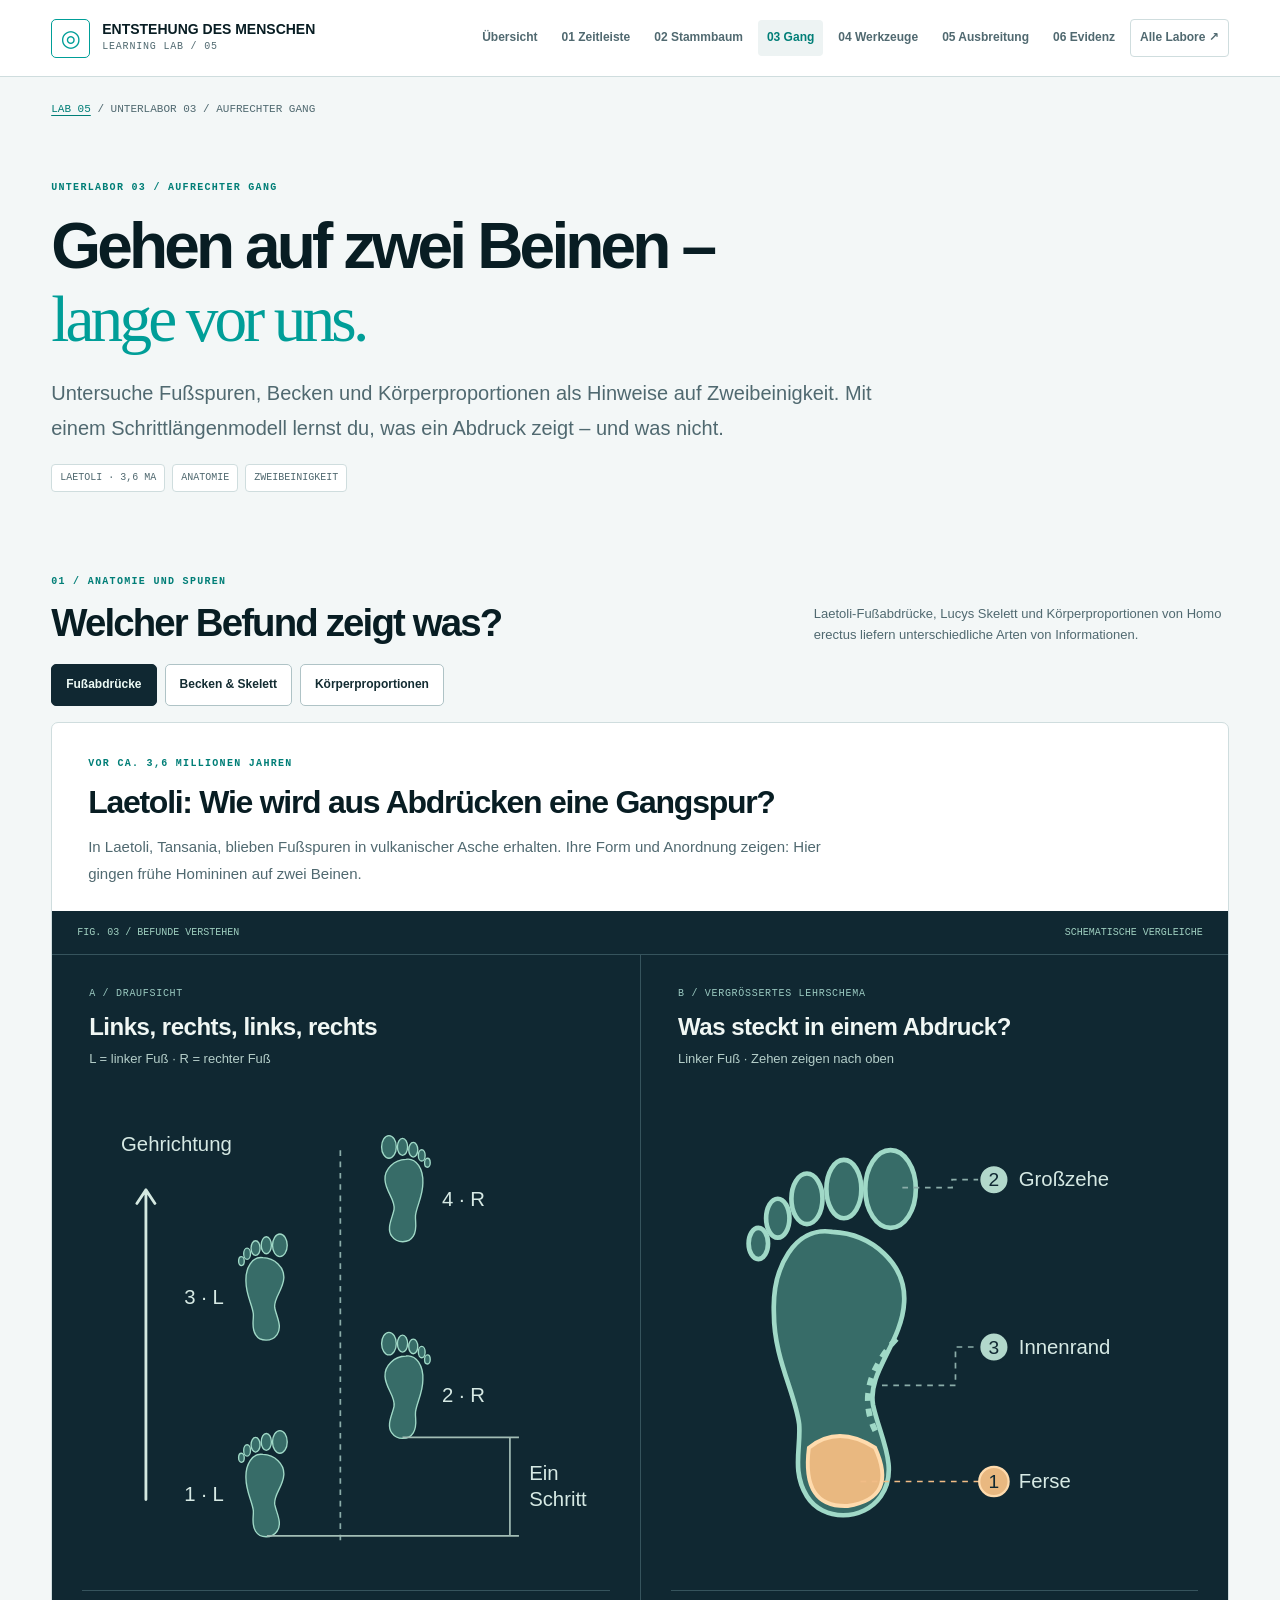
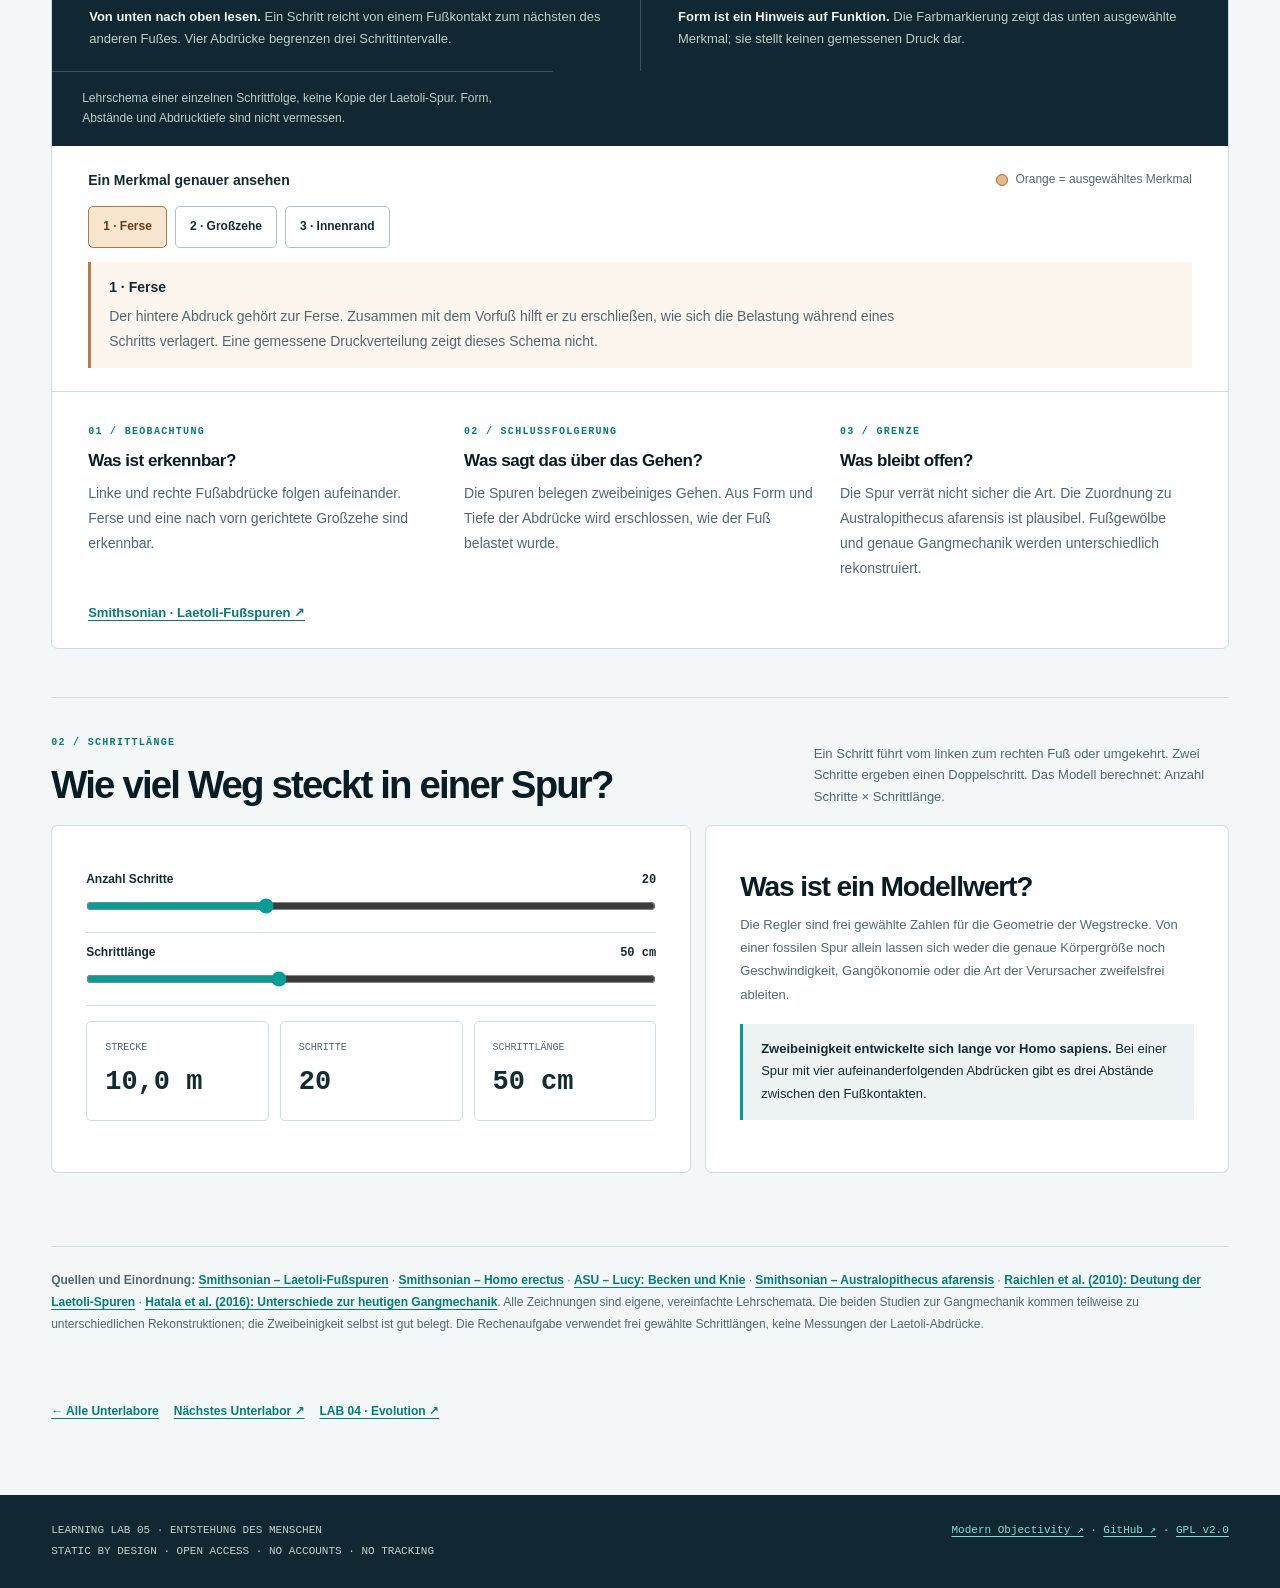
==== commit 3977c7d2: "Explain upright gait with annotated comparative anatomy diagrams" ====
--- a/03_aufrechter_gang.html
+++ b/03_aufrechter_gang.html
@@ -1,5 +1,25 @@
-<!doctype html><html lang="de"><head><meta charset="utf-8"><meta name="viewport" content="width=device-width,initial-scale=1"><meta name="theme-color" content="#f3f7f7"><meta name="description" content="Untersuche Fußspuren, Becken und Körperproportionen als Hinweise auf Zweibeinigkeit. Mit einem Schrittlängenmodell lernst du, was ein Abdruck zeigt – und was nicht."><title>Aufrechter Gang – LAB 05 · Entstehung des Menschen</title><link rel="stylesheet" href="modern-objectivity.css"><link rel="stylesheet" href="human.css"><script defer src="human-labs.js"></script></head>
-<body data-module="03"><a class="ho-skip" href="#main">Zum Inhalt springen</a><header class="ho-header"><div class="ho-wrap ho-header-inner"><a class="ho-brand" href="index.html"><span aria-hidden="true">◎</span><span><strong>ENTSTEHUNG DES MENSCHEN</strong><small>LEARNING LAB / 05</small></span></a><nav class="ho-nav" aria-label="Labor-Navigation"><a href="index.html">Übersicht</a><a href="01_zeitleiste.html">01 Zeitleiste</a><a href="02_stammbaum.html">02 Stammbaum</a><a href="03_aufrechter_gang.html" aria-current="page">03 Gang</a><a href="04_werkzeuge.html">04 Werkzeuge</a><a href="05_ausbreitung.html">05 Ausbreitung</a><a href="06_evidenz.html">06 Evidenz</a><a class="ho-home" href="https://philippklinz.github.io/learning-labs/">Alle Labore ↗</a></nav></div></header><main id="main" class="ho-wrap"><div class="ho-crumb"><a href="index.html">LAB 05</a> / UNTERLABOR 03 / AUFRECHTER GANG</div><section class="ho-intro"><span class="ho-eye">UNTERLABOR 03 / AUFRECHTER GANG</span><h1>Gehen auf zwei Beinen –<br><em>lange vor uns.</em></h1><p>Untersuche Fußspuren, Becken und Körperproportionen als Hinweise auf Zweibeinigkeit. Mit einem Schrittlängenmodell lernst du, was ein Abdruck zeigt – und was nicht.</p><div class="ho-tags"><span>LAETOLI · 3,6 MA</span><span>ANATOMIE</span><span>KEIN PHYSIKSIMULATOR</span></div></section><section class="ho-lab-section"><div class="ho-lab-head"><div><span class="ho-eye">01 / ANATOMIE UND SPUREN</span><h2>Welcher Befund zeigt was?</h2></div><p>Laetoli-Fußabdrücke, Lucys Skelett und Körperproportionen von Homo erectus liefern unterschiedliche Arten von Informationen.</p></div><div class="ho-buttons" id="walk-tabs" role="group" aria-label="Befund auswählen"><button type="button" class="ho-button" data-walk="laetoli" aria-pressed="true">Fußabdrücke</button><button type="button" class="ho-button" data-walk="lucy" aria-pressed="false">Becken & Skelett</button><button type="button" class="ho-button" data-walk="erectus" aria-pressed="false">Körperproportionen</button></div>
-<div class="ho-grid"><div class="ho-pane"><div class="ho-dark"><div class="ho-dark-head"><span>FIG. 03 / BEWEGUNGSSPUREN</span><span>SYMBOLISCH</span></div><svg id="walk-art" viewBox="0 0 640 340" role="img" aria-label="Schematische Darstellung eines anatomischen Belegs für Zweibeinigkeit"></svg><div class="ho-dark-foot">NICHT MASSSTÄBLICH · KEINE ORIGINALFOSSILIEN</div></div></div><div class="ho-pane"><div class="ho-pad"><span class="ho-eye" id="walk-date">3,6 MA</span><h3 id="walk-name">Laetoli-Fußspuren</h3><p id="walk-text"></p><div class="ho-info"><strong>Beobachtung</strong><p id="walk-fact"></p></div><div class="ho-info warning" style="margin-top:11px"><strong>Unsicherheit</strong><p id="walk-limit"></p></div><p class="ho-source-link"><a id="walk-source" target="_blank" rel="noopener noreferrer">Quelle öffnen ↗</a></p></div></div></div></section>
-<section class="ho-lab-section"><div class="ho-lab-head"><div><span class="ho-eye">02 / SCHRITTLÄNGE</span><h2>Wie viel Weg steckt in einer Spur?</h2></div><p>Ein einfaches Rechenmodell: Schritte × Schrittlänge. Keine Rekonstruktion echter Muskelkräfte oder Gangmechanik.</p></div>
-<div class="ho-grid"><div class="ho-pane"><div class="ho-pad"><div class="ho-control"><label for="walk-steps">Anzahl Schritte <strong id="walk-steps-val">20</strong></label><input type="range" id="walk-steps" min="2" max="60" step="1" value="20"></div><div class="ho-control"><label for="walk-length">Schrittlänge <strong id="walk-length-val">50 cm</strong></label><input type="range" id="walk-length" min="20" max="110" step="5" value="50"></div><div class="ho-metrics"><div class="ho-metric"><small>STRECKE</small><strong id="walk-distance">10,0 m</strong></div><div class="ho-metric"><small>SCHRITTE</small><strong id="walk-number">20</strong></div><div class="ho-metric"><small>SCHRITTWEITE</small><strong id="walk-cm">50 cm</strong></div></div></div></div><div class="ho-pane"><div class="ho-pad"><h3>Was ist ein Modellwert?</h3><p>Die Regler sind frei gewählte Zahlen für die Geometrie der Wegstrecke. Von einer fossilen Spur allein lassen sich weder die genaue Körpergröße noch Geschwindigkeit, Gangökonomie oder die Art der Verursacher zweifelsfrei ableiten.</p><div class="ho-tip">Das wichtigste Learning: **Zweibeinigkeit entwickelte sich lange vor Homo sapiens.**</div></div></div></div></section><section class="ho-scientific" aria-label="Quellen und Modellgrenzen"><strong>Quellen und Einordnung:</strong> <a href="https://humanorigins.si.edu/evidence/behavior/footprints/laetoli-footprint-trails" target="_blank" rel="noopener noreferrer">Smithsonian – Laetoli-Fußspuren</a> · <a href="https://humanorigins.si.edu/evidence/human-fossils/species/homo-erectus" target="_blank" rel="noopener noreferrer">Smithsonian – Homo erectus</a>. Schrittweite und Schrittlänge in der Rechenaufgabe sind frei gewählte Werte, keine Messung der Laetoli-Abdrücke.</section><nav class="ho-bottom-nav" aria-label="Weiterführende Labore"><a href="index.html">← Alle Unterlabore</a><a href="04_werkzeuge.html">Nächstes Unterlabor ↗</a><a href="https://philippklinz.github.io/lab-evolution/">LAB 04 · Evolution ↗</a></nav></main><footer class="ho-footer"><div class="ho-wrap ho-footer-inner"><span>LEARNING LAB 05 · ENTSTEHUNG DES MENSCHEN<br>STATIC BY DESIGN · OPEN ACCESS · NO ACCOUNTS · NO TRACKING</span><span><a href="https://philippklinz.github.io/modern-objectivity-style/">Modern Objectivity ↗</a> · <a href="https://github.com/philippklinz/lab-human-origins">GitHub ↗</a> · <a href="LICENSE">GPL v2.0</a></span></div></footer></body></html>+<!doctype html><html lang="de"><head><meta charset="utf-8"><meta name="viewport" content="width=device-width,initial-scale=1"><meta name="theme-color" content="#f3f7f7"><meta name="description" content="Untersuche Fußspuren, Becken und Körperproportionen als Hinweise auf Zweibeinigkeit. Mit einem Schrittlängenmodell lernst du, was ein Abdruck zeigt – und was nicht."><title>Aufrechter Gang – LAB 05 · Entstehung des Menschen</title><link rel="stylesheet" href="modern-objectivity.css"><link rel="stylesheet" href="human.css?v=20261122-gait"><script defer src="human-labs.js?v=20261122-gait"></script></head>
+<body data-module="03"><a class="ho-skip" href="#main">Zum Inhalt springen</a><header class="ho-header"><div class="ho-wrap ho-header-inner"><a class="ho-brand" href="index.html"><span aria-hidden="true">◎</span><span><strong>ENTSTEHUNG DES MENSCHEN</strong><small>LEARNING LAB / 05</small></span></a><nav class="ho-nav" aria-label="Labor-Navigation"><a href="index.html">Übersicht</a><a href="01_zeitleiste.html">01 Zeitleiste</a><a href="02_stammbaum.html">02 Stammbaum</a><a href="03_aufrechter_gang.html" aria-current="page">03 Gang</a><a href="04_werkzeuge.html">04 Werkzeuge</a><a href="05_ausbreitung.html">05 Ausbreitung</a><a href="06_evidenz.html">06 Evidenz</a><a class="ho-home" href="https://philippklinz.github.io/learning-labs/">Alle Labore ↗</a></nav></div></header><main id="main" class="ho-wrap"><div class="ho-crumb"><a href="index.html">LAB 05</a> / UNTERLABOR 03 / AUFRECHTER GANG</div><section class="ho-intro"><span class="ho-eye">UNTERLABOR 03 / AUFRECHTER GANG</span><h1>Gehen auf zwei Beinen –<br><em>lange vor uns.</em></h1><p>Untersuche Fußspuren, Becken und Körperproportionen als Hinweise auf Zweibeinigkeit. Mit einem Schrittlängenmodell lernst du, was ein Abdruck zeigt – und was nicht.</p><div class="ho-tags"><span>LAETOLI · 3,6 MA</span><span>ANATOMIE</span><span>ZWEIBEINIGKEIT</span></div></section><section class="ho-lab-section"><div class="ho-lab-head"><div><span class="ho-eye">01 / ANATOMIE UND SPUREN</span><h2>Welcher Befund zeigt was?</h2></div><p>Laetoli-Fußabdrücke, Lucys Skelett und Körperproportionen von Homo erectus liefern unterschiedliche Arten von Informationen.</p></div><div class="ho-buttons" id="walk-tabs" role="group" aria-label="Befund auswählen" aria-controls="walk-exhibit"><button type="button" class="ho-button" data-walk="laetoli" aria-pressed="true">Fußabdrücke</button><button type="button" class="ho-button" data-walk="lucy" aria-pressed="false">Becken & Skelett</button><button type="button" class="ho-button" data-walk="erectus" aria-pressed="false">Körperproportionen</button></div>
+<article class="ho-pane walk-exhibit" id="walk-exhibit" aria-labelledby="walk-name">
+ <header class="walk-overview"><span class="ho-eye" id="walk-date">VOR CA. 3,6 MILLIONEN JAHREN</span><h3 id="walk-name">Laetoli-Fußspuren</h3><p id="walk-text"></p></header>
+ <div class="walk-stage">
+  <div class="ho-dark-head"><span>FIG. 03 / BEFUNDE VERSTEHEN</span><span>SCHEMATISCHE VERGLEICHE</span></div>
+  <div class="walk-visual-grid" id="walk-art"></div>
+  <p class="walk-note" id="walk-note"></p>
+ </div>
+ <div class="walk-inspect">
+  <div class="walk-inspect-heading"><strong>Ein Merkmal genauer ansehen</strong><span class="walk-legend"><i aria-hidden="true"></i> Orange = ausgewähltes Merkmal</span></div>
+  <div class="ho-buttons" id="walk-details" role="group" aria-label="Anatomisches Merkmal hervorheben"></div>
+  <div class="walk-detail" id="walk-detail" role="status" aria-live="polite" aria-atomic="true"><strong id="walk-detail-title"></strong><p id="walk-detail-text"></p></div>
+ </div>
+ <div class="walk-evidence">
+  <div><span class="ho-eye">01 / BEOBACHTUNG</span><h4>Was ist erkennbar?</h4><p id="walk-fact"></p></div>
+  <div><span class="ho-eye">02 / SCHLUSSFOLGERUNG</span><h4>Was sagt das über das Gehen?</h4><p id="walk-inference"></p></div>
+  <div><span class="ho-eye">03 / GRENZE</span><h4>Was bleibt offen?</h4><p id="walk-limit"></p></div>
+ </div>
+ <p class="ho-source-link walk-source"><a id="walk-source" target="_blank" rel="noopener noreferrer">Quelle öffnen ↗</a></p>
+</article>
+<noscript><p class="ho-tip">Die interaktiven Vergleiche benötigen JavaScript. Fußspuren belegen zweibeiniges Gehen; Lucys Becken und nach innen geneigte Oberschenkel zeigen Anpassungen daran. Früher Homo erectus hatte relativ längere Beine und kürzere Arme. Die Quellen unten erklären diese Befunde.</p></noscript>
+</section>
+<section class="ho-lab-section"><div class="ho-lab-head"><div><span class="ho-eye">02 / SCHRITTLÄNGE</span><h2>Wie viel Weg steckt in einer Spur?</h2></div><p>Ein Schritt führt vom linken zum rechten Fuß oder umgekehrt. Zwei Schritte ergeben einen Doppelschritt. Das Modell berechnet: Anzahl Schritte × Schrittlänge.</p></div>
+<div class="ho-grid"><div class="ho-pane"><div class="ho-pad"><div class="ho-control"><label for="walk-steps">Anzahl Schritte <strong id="walk-steps-val">20</strong></label><input type="range" id="walk-steps" min="2" max="60" step="1" value="20"></div><div class="ho-control"><label for="walk-length">Schrittlänge <strong id="walk-length-val">50 cm</strong></label><input type="range" id="walk-length" min="20" max="110" step="5" value="50"></div><div class="ho-metrics"><div class="ho-metric"><small>STRECKE</small><strong id="walk-distance">10,0 m</strong></div><div class="ho-metric"><small>SCHRITTE</small><strong id="walk-number">20</strong></div><div class="ho-metric"><small>SCHRITTLÄNGE</small><strong id="walk-cm">50 cm</strong></div></div></div></div><div class="ho-pane"><div class="ho-pad"><h3>Was ist ein Modellwert?</h3><p>Die Regler sind frei gewählte Zahlen für die Geometrie der Wegstrecke. Von einer fossilen Spur allein lassen sich weder die genaue Körpergröße noch Geschwindigkeit, Gangökonomie oder die Art der Verursacher zweifelsfrei ableiten.</p><div class="ho-tip"><strong>Zweibeinigkeit entwickelte sich lange vor Homo sapiens.</strong> Bei einer Spur mit vier aufeinanderfolgenden Abdrücken gibt es drei Abstände zwischen den Fußkontakten.</div></div></div></div></section><section class="ho-scientific" aria-label="Quellen und Modellgrenzen"><strong>Quellen und Einordnung:</strong> <a href="https://humanorigins.si.edu/evidence/behavior/footprints/laetoli-footprint-trails" target="_blank" rel="noopener noreferrer">Smithsonian – Laetoli-Fußspuren</a> · <a href="https://humanorigins.si.edu/evidence/human-fossils/species/homo-erectus" target="_blank" rel="noopener noreferrer">Smithsonian – Homo erectus</a> · <a href="https://iho.asu.edu/node/15" target="_blank" rel="noopener noreferrer">ASU – Lucy: Becken und Knie</a> · <a href="https://humanorigins.si.edu/evidence/human-fossils/species/australopithecus-afarensis" target="_blank" rel="noopener noreferrer">Smithsonian – Australopithecus afarensis</a> · <a href="https://doi.org/10.1371/journal.pone.0009769" target="_blank" rel="noopener noreferrer">Raichlen et al. (2010): Deutung der Laetoli-Spuren</a> · <a href="https://doi.org/10.1098/rspb.2016.0235" target="_blank" rel="noopener noreferrer">Hatala et al. (2016): Unterschiede zur heutigen Gangmechanik</a>. Alle Zeichnungen sind eigene, vereinfachte Lehrschemata. Die beiden Studien zur Gangmechanik kommen teilweise zu unterschiedlichen Rekonstruktionen; die Zweibeinigkeit selbst ist gut belegt. Die Rechenaufgabe verwendet frei gewählte Schrittlängen, keine Messungen der Laetoli-Abdrücke.</section><nav class="ho-bottom-nav" aria-label="Weiterführende Labore"><a href="index.html">← Alle Unterlabore</a><a href="04_werkzeuge.html">Nächstes Unterlabor ↗</a><a href="https://philippklinz.github.io/lab-evolution/">LAB 04 · Evolution ↗</a></nav></main><footer class="ho-footer"><div class="ho-wrap ho-footer-inner"><span>LEARNING LAB 05 · ENTSTEHUNG DES MENSCHEN<br>STATIC BY DESIGN · OPEN ACCESS · NO ACCOUNTS · NO TRACKING</span><span><a href="https://philippklinz.github.io/modern-objectivity-style/">Modern Objectivity ↗</a> · <a href="https://github.com/philippklinz/lab-human-origins">GitHub ↗</a> · <a href="LICENSE">GPL v2.0</a></span></div></footer></body></html>
--- a/human.css
+++ b/human.css
@@ -171,3 +171,61 @@
 .ho-quiz-end{padding:20px;background:#e4f4ed;border-left:4px solid #128d7e;font-size:15px}
 @media(max-width:900px){.ho-info-grid{grid-template-columns:repeat(2,minmax(0,1fr))}}
 @media(max-width:700px){.ho-stack,.ho-info-grid,.ho-cards2{grid-template-columns:minmax(0,1fr)}.ho-list{grid-template-columns:minmax(0,1fr)}}
+
+/* Upright walking: paired teaching plates, with the same readable scale on small screens. */
+.walk-overview{padding:26px clamp(18px,3vw,36px) 23px}
+.walk-overview h3{line-height:1.25;font-size:clamp(24px,2.5vw,34px);margin:9px 0 12px}
+.walk-overview p{max-width:90ch;margin:0;font-size:15px}
+.walk-stage{background:#102832;color:#d6e9e4}
+.walk-stage>.ho-dark-head{border-bottom:1px solid #36545d;padding:16px 25px}
+.walk-visual-grid{display:grid;grid-template-columns:repeat(2,minmax(0,1fr))}
+.walk-panel{min-width:0;margin:0;padding:24px clamp(12px,2.4vw,30px) 22px;display:flex;flex-direction:column}
+.walk-panel+.walk-panel{border-left:1px solid #36545d}
+.walk-panel header{padding:0 7px;min-height:96px}
+.walk-kicker{font:10px/1.5 var(--mo-mono);letter-spacing:.07em;color:#9ac9c0}
+.walk-panel h4{color:#f0f7f4;font-size:clamp(19px,2vw,24px);line-height:1.25;letter-spacing:-.02em;margin:9px 0 7px}
+.walk-panel header p{color:#b4cec9;font-size:13px;margin:0;line-height:1.5}
+.walk-panel svg{display:block;width:100%;max-width:520px;height:auto;aspect-ratio:460/440;align-self:center;margin:12px 0 6px;overflow:visible}
+.walk-panel figcaption{border-top:1px solid #36545d;padding:15px 7px 0;margin-top:auto;color:#b8d0ca;font-size:13px;line-height:1.65}
+.walk-panel figcaption strong{color:#edf7f4}
+.walk-note{margin:0;padding:17px 30px!important;border-top:1px solid #36545d;color:#b8d0ca!important;font-size:12px!important;line-height:1.65!important}
+.walk-guide{fill:none;stroke:#8bada9;stroke-width:1.5;stroke-dasharray:5 5}
+.walk-direction{fill:none;stroke:#d4e8e0;stroke-width:2.5;stroke-linecap:round;stroke-linejoin:round}
+.walk-measure{fill:none;stroke:#a2bdb5;stroke-width:1.5}
+.walk-bone,.walk-sole{fill:#376c68;stroke:#a0d9c7;stroke-width:2.4;stroke-linejoin:round}
+.walk-spine{fill:#466169;stroke:#9bb6b8}
+.walk-region{fill:#5e9b87;stroke:#b0dfcd;stroke-width:2}
+.walk-emphasis{fill:none;stroke:#a0d9c7;stroke-width:3}
+.walk-marker circle{fill:#b2d8cb;stroke:#102832;stroke-width:2}
+.walk-body{fill:#284750;stroke:#9bb6b8;stroke-width:2.5}
+.walk-limb{fill:none;stroke:#a0d9c7;stroke-width:16;stroke-linecap:round;stroke-linejoin:round}
+.walk-joint{fill:#102832;stroke:#a0d9c7;stroke-width:2}
+.walk-foot-line{fill:none;stroke:#a0d9c7;stroke-width:8;stroke-linecap:round;stroke-linejoin:round}
+.walk-trunk{fill:none;stroke:#9bb6b8;stroke-width:5;stroke-dasharray:4 4}
+.is-active .walk-bone,.is-active .walk-region,.is-active .walk-marker circle{fill:#e9b880;stroke:#ffdbad}
+.is-active .walk-limb,.is-active .walk-emphasis,.is-active .walk-measure,.is-active .walk-guide,.is-active .walk-foot-line,.is-active .walk-trunk,.is-active .walk-direction{stroke:#f1bd86}
+.is-active .walk-joint{stroke:#f1bd86}
+.walk-inspect{padding:23px clamp(18px,3vw,36px);border-bottom:1px solid var(--ho-line)}
+.walk-inspect-heading{display:flex;align-items:center;justify-content:space-between;gap:12px;flex-wrap:wrap;font-size:14px}
+.walk-legend{font-size:12px;color:var(--ho-muted);display:inline-flex;align-items:center;gap:7px}
+.walk-legend i{display:block;width:12px;height:12px;background:#edb781;border:1px solid #9a6b3f;border-radius:50%}
+#walk-details{margin:14px 0}
+#walk-details button[aria-pressed=true]{background:#f8e5ce;color:#643e1d;border-color:#ae7847}
+.walk-detail{border-left:3px solid #b77b43;background:#fcf6ee;padding:14px 18px;min-height:98px;font-size:14px}
+.walk-detail p{margin:5px 0 0;max-width:105ch;font-size:14px}
+.walk-evidence{display:grid;grid-template-columns:repeat(3,minmax(0,1fr));gap:24px;padding:25px clamp(18px,3vw,36px) 0}
+.walk-evidence h4{font-size:17px;line-height:1.4;margin:8px 0}
+.walk-evidence p{margin:0;font-size:14px}
+.walk-source{padding:0 clamp(18px,3vw,36px);margin:20px 0 24px}
+@media(max-width:760px){
+ .walk-visual-grid,.walk-evidence{grid-template-columns:minmax(0,1fr)}
+ .walk-panel{padding:22px clamp(12px,4vw,30px)}
+ .walk-panel+.walk-panel{border-left:0;border-top:1px solid #36545d}
+ .walk-panel header{min-height:0}
+ .walk-panel h4{font-size:22px}
+ .walk-panel svg{max-width:460px}
+ .walk-evidence{gap:20px}
+ .walk-evidence>div+div{border-top:1px solid var(--ho-line);padding-top:20px}
+ .walk-note{padding:16px 19px!important}
+}
+@media(max-width:430px){#walk-details button{flex:1 1 auto}.walk-stage>.ho-dark-head{padding:14px 19px}}
